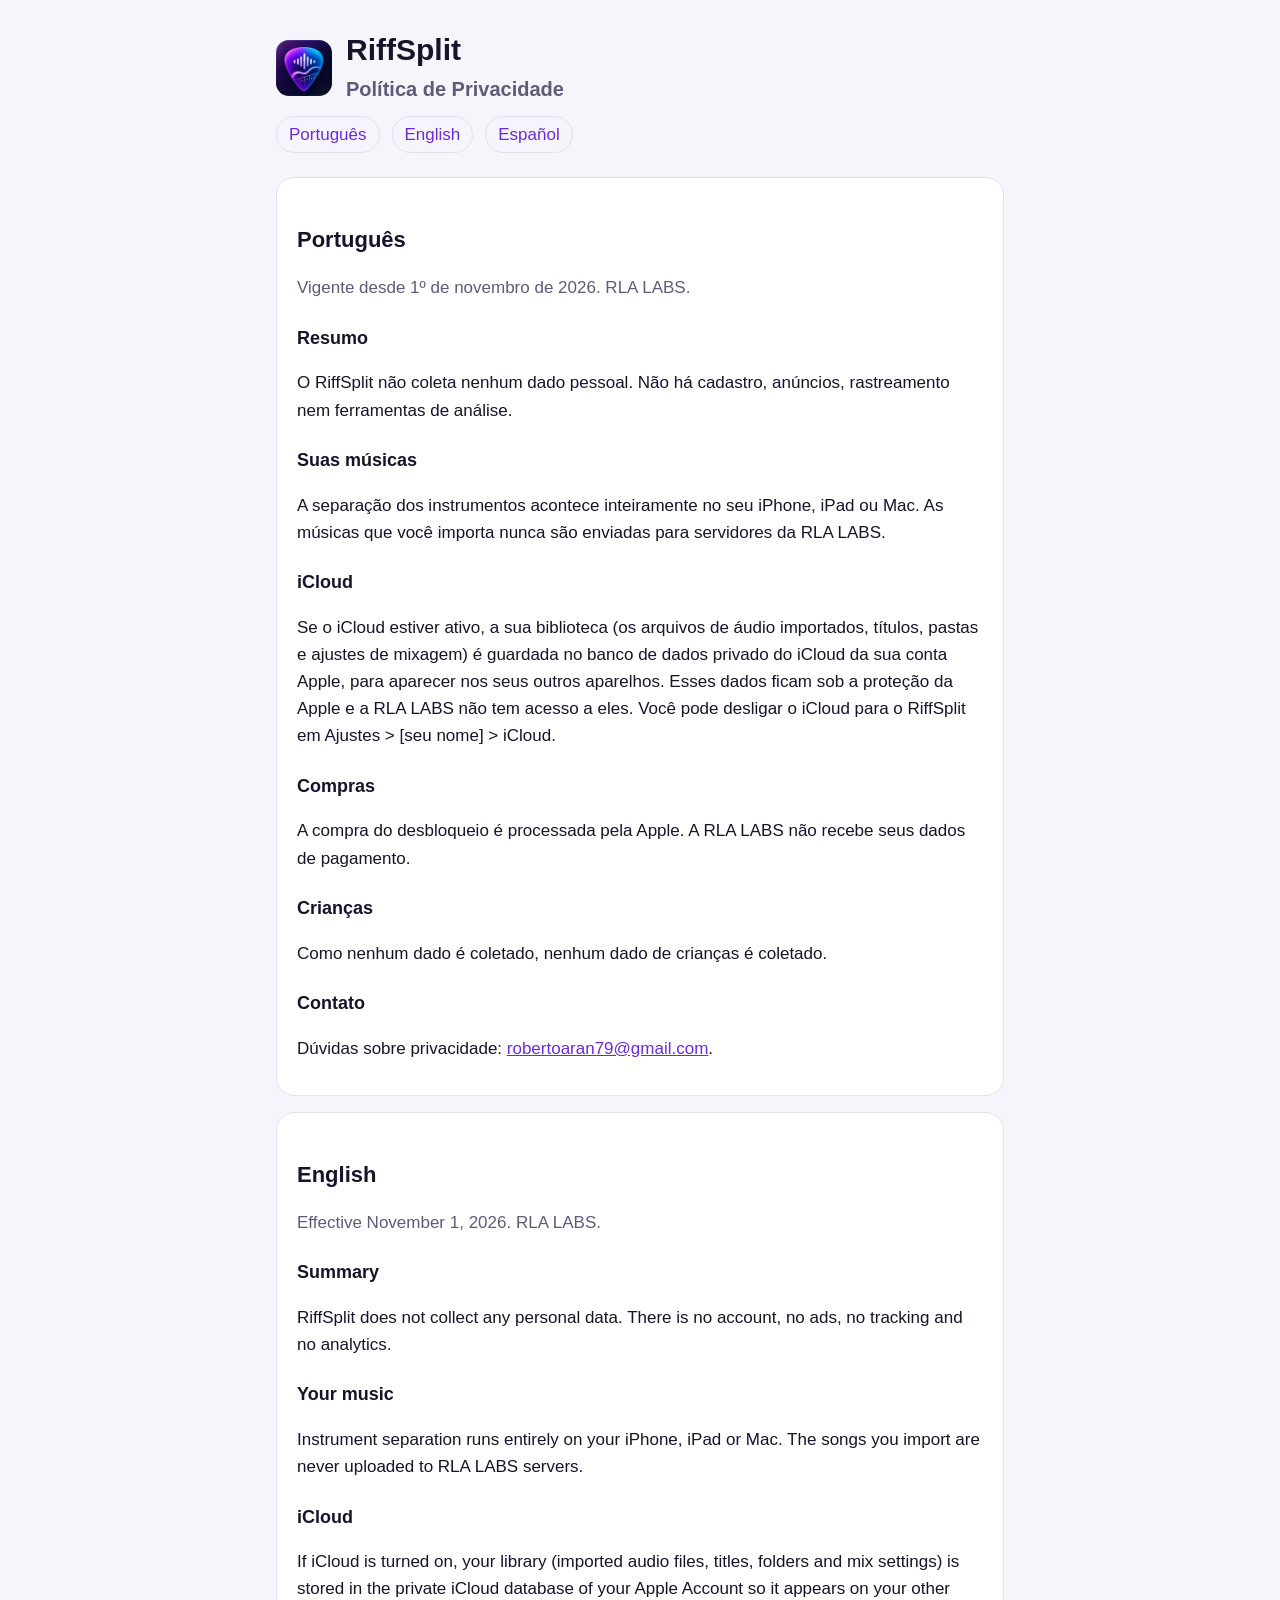
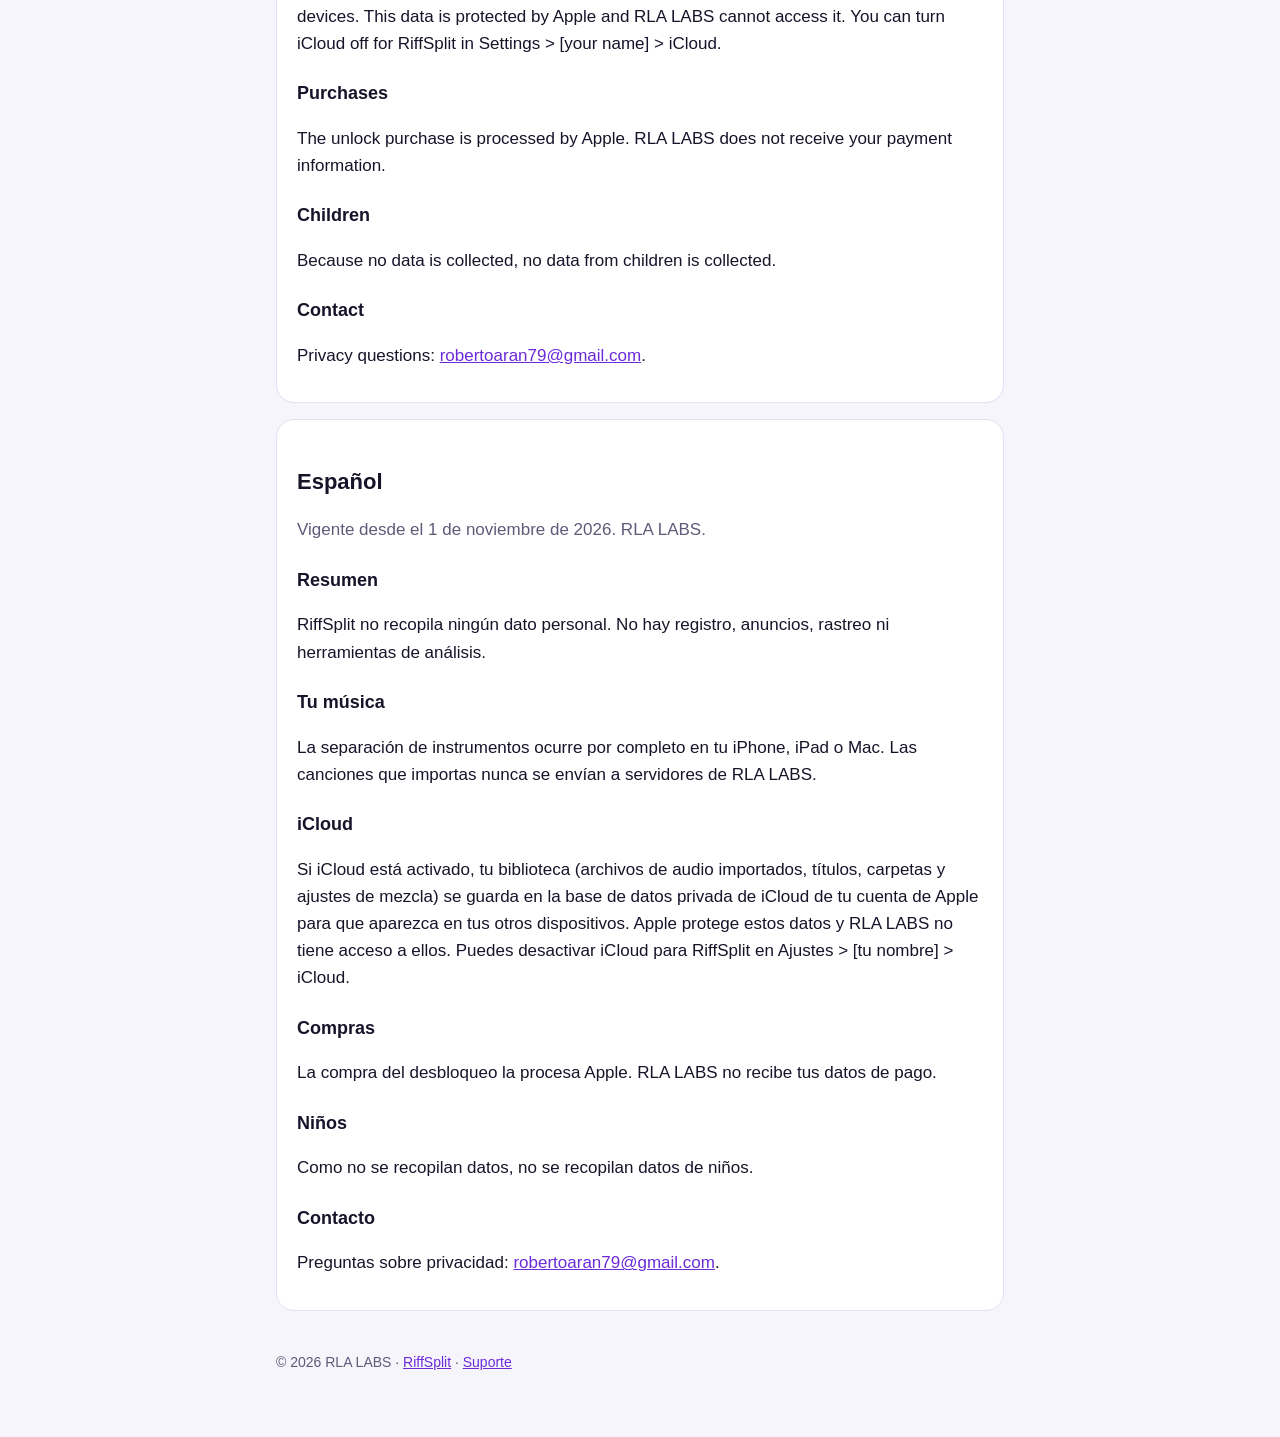
==== privacidade.html @ 747de8c9 "Site do RiffSplit: início, suporte e política de privacidade (pt-BR, en, es) Co-Authored-By: Claude " ====
<!doctype html>
<html lang="pt-BR">
<head>
<meta charset="utf-8">
<meta name="viewport" content="width=device-width, initial-scale=1">
<title>RiffSplit · Política de Privacidade</title>
<link rel="stylesheet" href="style.css">
</head>
<body>
<main>
<header><img src="icon.png" alt=""><h1>RiffSplit<br><span class="muted" style="font-size:20px">Política de Privacidade</span></h1></header>
<nav class="lang"><a href="#pt">Português</a><a href="#en">English</a><a href="#es">Español</a></nav>

<section class="card" id="pt">
<h2>Português</h2>
<p class="muted">Vigente desde 1º de novembro de 2026. RLA LABS.</p>
<h3>Resumo</h3>
<p>O RiffSplit não coleta nenhum dado pessoal. Não há cadastro, anúncios, rastreamento nem ferramentas de análise.</p>
<h3>Suas músicas</h3>
<p>A separação dos instrumentos acontece inteiramente no seu iPhone, iPad ou Mac. As músicas que você importa nunca são enviadas para servidores da RLA LABS.</p>
<h3>iCloud</h3>
<p>Se o iCloud estiver ativo, a sua biblioteca (os arquivos de áudio importados, títulos, pastas e ajustes de mixagem) é guardada no banco de dados privado do iCloud da sua conta Apple, para aparecer nos seus outros aparelhos. Esses dados ficam sob a proteção da Apple e a RLA LABS não tem acesso a eles. Você pode desligar o iCloud para o RiffSplit em Ajustes &gt; [seu nome] &gt; iCloud.</p>
<h3>Compras</h3>
<p>A compra do desbloqueio é processada pela Apple. A RLA LABS não recebe seus dados de pagamento.</p>
<h3>Crianças</h3>
<p>Como nenhum dado é coletado, nenhum dado de crianças é coletado.</p>
<h3>Contato</h3>
<p>Dúvidas sobre privacidade: <a href="mailto:robertoaran79@gmail.com">robertoaran79@gmail.com</a>.</p>
</section>

<section class="card" id="en">
<h2>English</h2>
<p class="muted">Effective November 1, 2026. RLA LABS.</p>
<h3>Summary</h3>
<p>RiffSplit does not collect any personal data. There is no account, no ads, no tracking and no analytics.</p>
<h3>Your music</h3>
<p>Instrument separation runs entirely on your iPhone, iPad or Mac. The songs you import are never uploaded to RLA LABS servers.</p>
<h3>iCloud</h3>
<p>If iCloud is turned on, your library (imported audio files, titles, folders and mix settings) is stored in the private iCloud database of your Apple Account so it appears on your other devices. This data is protected by Apple and RLA LABS cannot access it. You can turn iCloud off for RiffSplit in Settings &gt; [your name] &gt; iCloud.</p>
<h3>Purchases</h3>
<p>The unlock purchase is processed by Apple. RLA LABS does not receive your payment information.</p>
<h3>Children</h3>
<p>Because no data is collected, no data from children is collected.</p>
<h3>Contact</h3>
<p>Privacy questions: <a href="mailto:robertoaran79@gmail.com">robertoaran79@gmail.com</a>.</p>
</section>

<section class="card" id="es">
<h2>Español</h2>
<p class="muted">Vigente desde el 1 de noviembre de 2026. RLA LABS.</p>
<h3>Resumen</h3>
<p>RiffSplit no recopila ningún dato personal. No hay registro, anuncios, rastreo ni herramientas de análisis.</p>
<h3>Tu música</h3>
<p>La separación de instrumentos ocurre por completo en tu iPhone, iPad o Mac. Las canciones que importas nunca se envían a servidores de RLA LABS.</p>
<h3>iCloud</h3>
<p>Si iCloud está activado, tu biblioteca (archivos de audio importados, títulos, carpetas y ajustes de mezcla) se guarda en la base de datos privada de iCloud de tu cuenta de Apple para que aparezca en tus otros dispositivos. Apple protege estos datos y RLA LABS no tiene acceso a ellos. Puedes desactivar iCloud para RiffSplit en Ajustes &gt; [tu nombre] &gt; iCloud.</p>
<h3>Compras</h3>
<p>La compra del desbloqueo la procesa Apple. RLA LABS no recibe tus datos de pago.</p>
<h3>Niños</h3>
<p>Como no se recopilan datos, no se recopilan datos de niños.</p>
<h3>Contacto</h3>
<p>Preguntas sobre privacidad: <a href="mailto:robertoaran79@gmail.com">robertoaran79@gmail.com</a>.</p>
</section>
<footer>© 2026 RLA LABS · <a href="index.html">RiffSplit</a> · <a href="suporte.html">Suporte</a></footer>
</main>
</body>
</html>
---- style.css ----
:root{--bg:#F7F5FC;--surface:#FFFFFF;--text:#17142A;--muted:#5F5A78;--accent:#6B2BD9;--border:#E4DFF2}
@media (prefers-color-scheme:dark){:root{--bg:#0F0D1A;--surface:#1A1729;--text:#F2EFFA;--muted:#A9A3C2;--accent:#B18CFF;--border:#2C2742}}
*{box-sizing:border-box}
body{margin:0;background:var(--bg);color:var(--text);font:17px/1.6 -apple-system,BlinkMacSystemFont,"SF Pro Text","Helvetica Neue",Arial,sans-serif}
main{max-width:760px;margin:0 auto;padding:32px 16px 64px}
header{display:flex;align-items:center;gap:14px;margin-bottom:8px}
header img{width:56px;height:56px;border-radius:13px}
h1{font-size:30px;line-height:1.2;margin:0}
h2{font-size:22px;margin:36px 0 8px}
h3{font-size:18px;margin:22px 0 4px}
p,li{color:var(--text)}
.muted{color:var(--muted)}
a{color:var(--accent)}
nav.lang{margin:12px 0 24px;display:flex;gap:12px;flex-wrap:wrap}
nav.lang a{padding:4px 12px;border:1px solid var(--border);border-radius:999px;text-decoration:none}
section.card{background:var(--surface);border:1px solid var(--border);border-radius:18px;padding:8px 20px 16px;margin:16px 0}
footer{margin-top:40px;font-size:14px;color:var(--muted)}
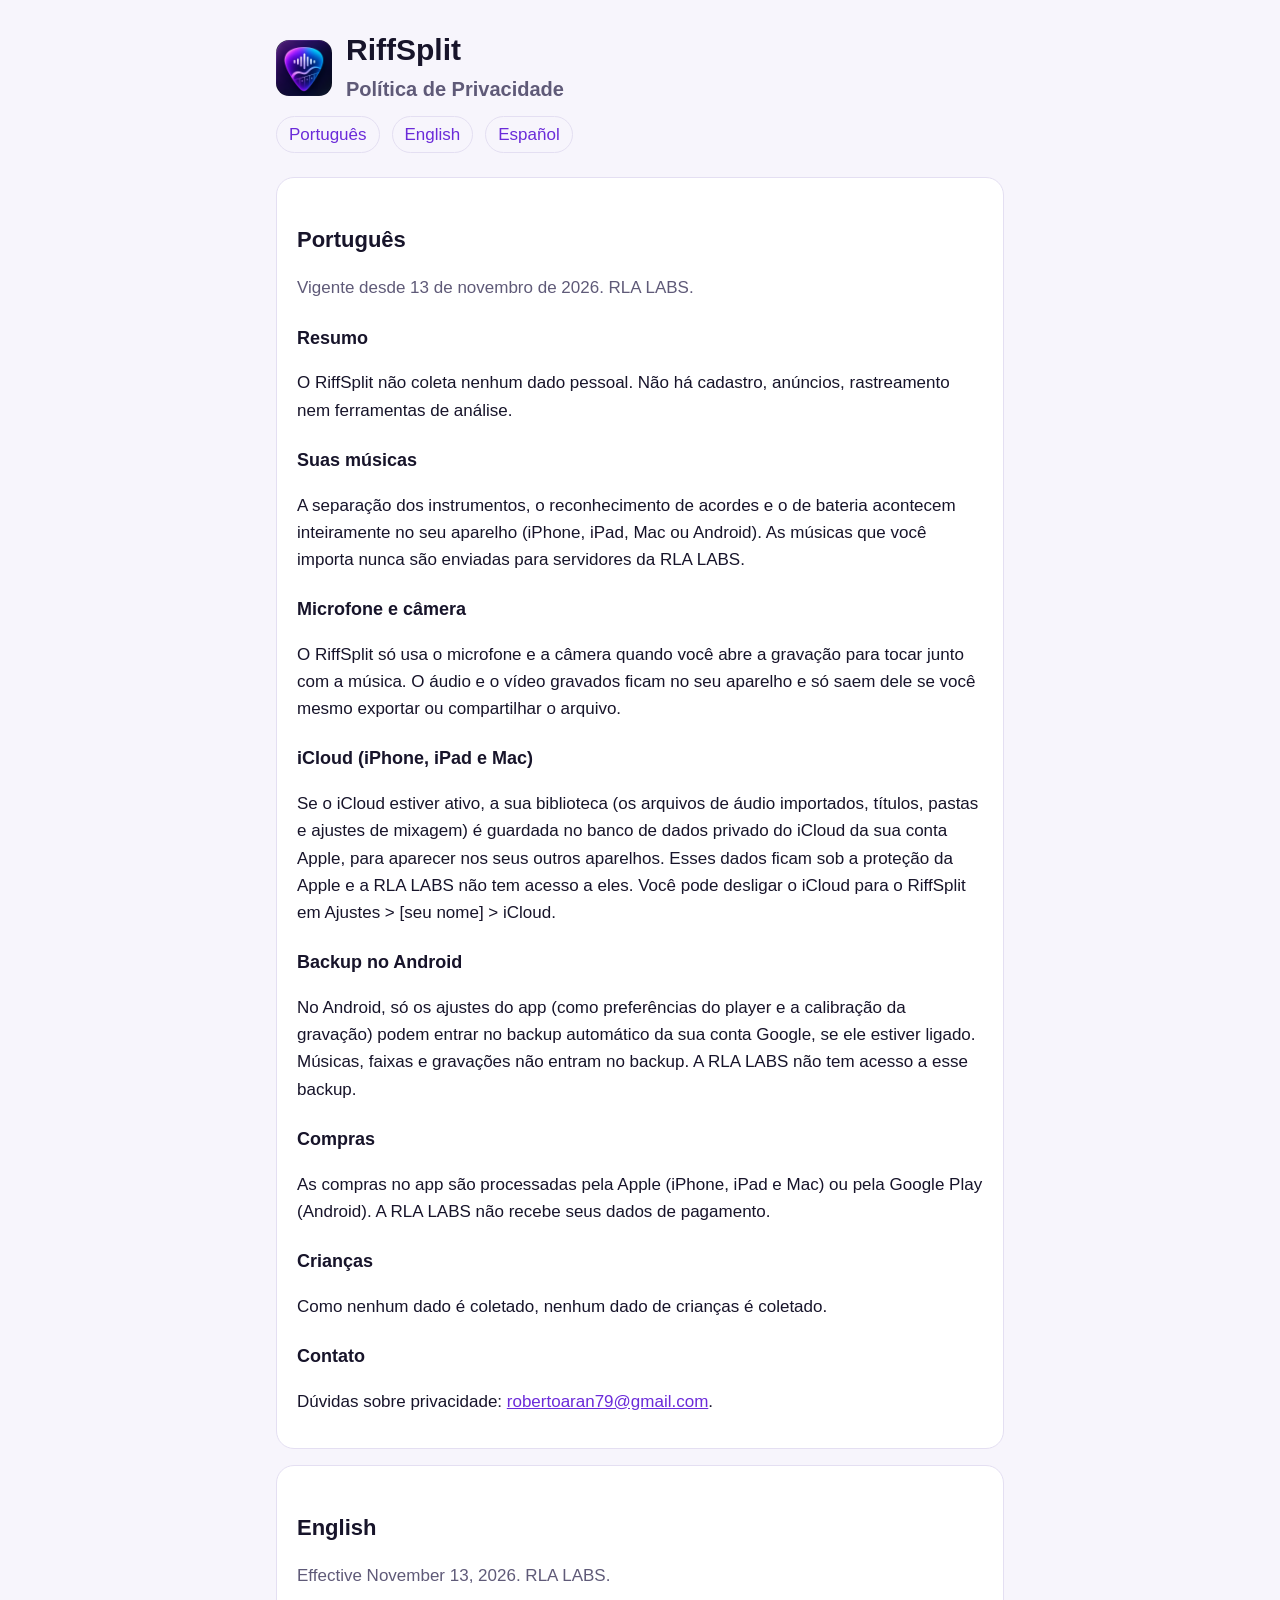
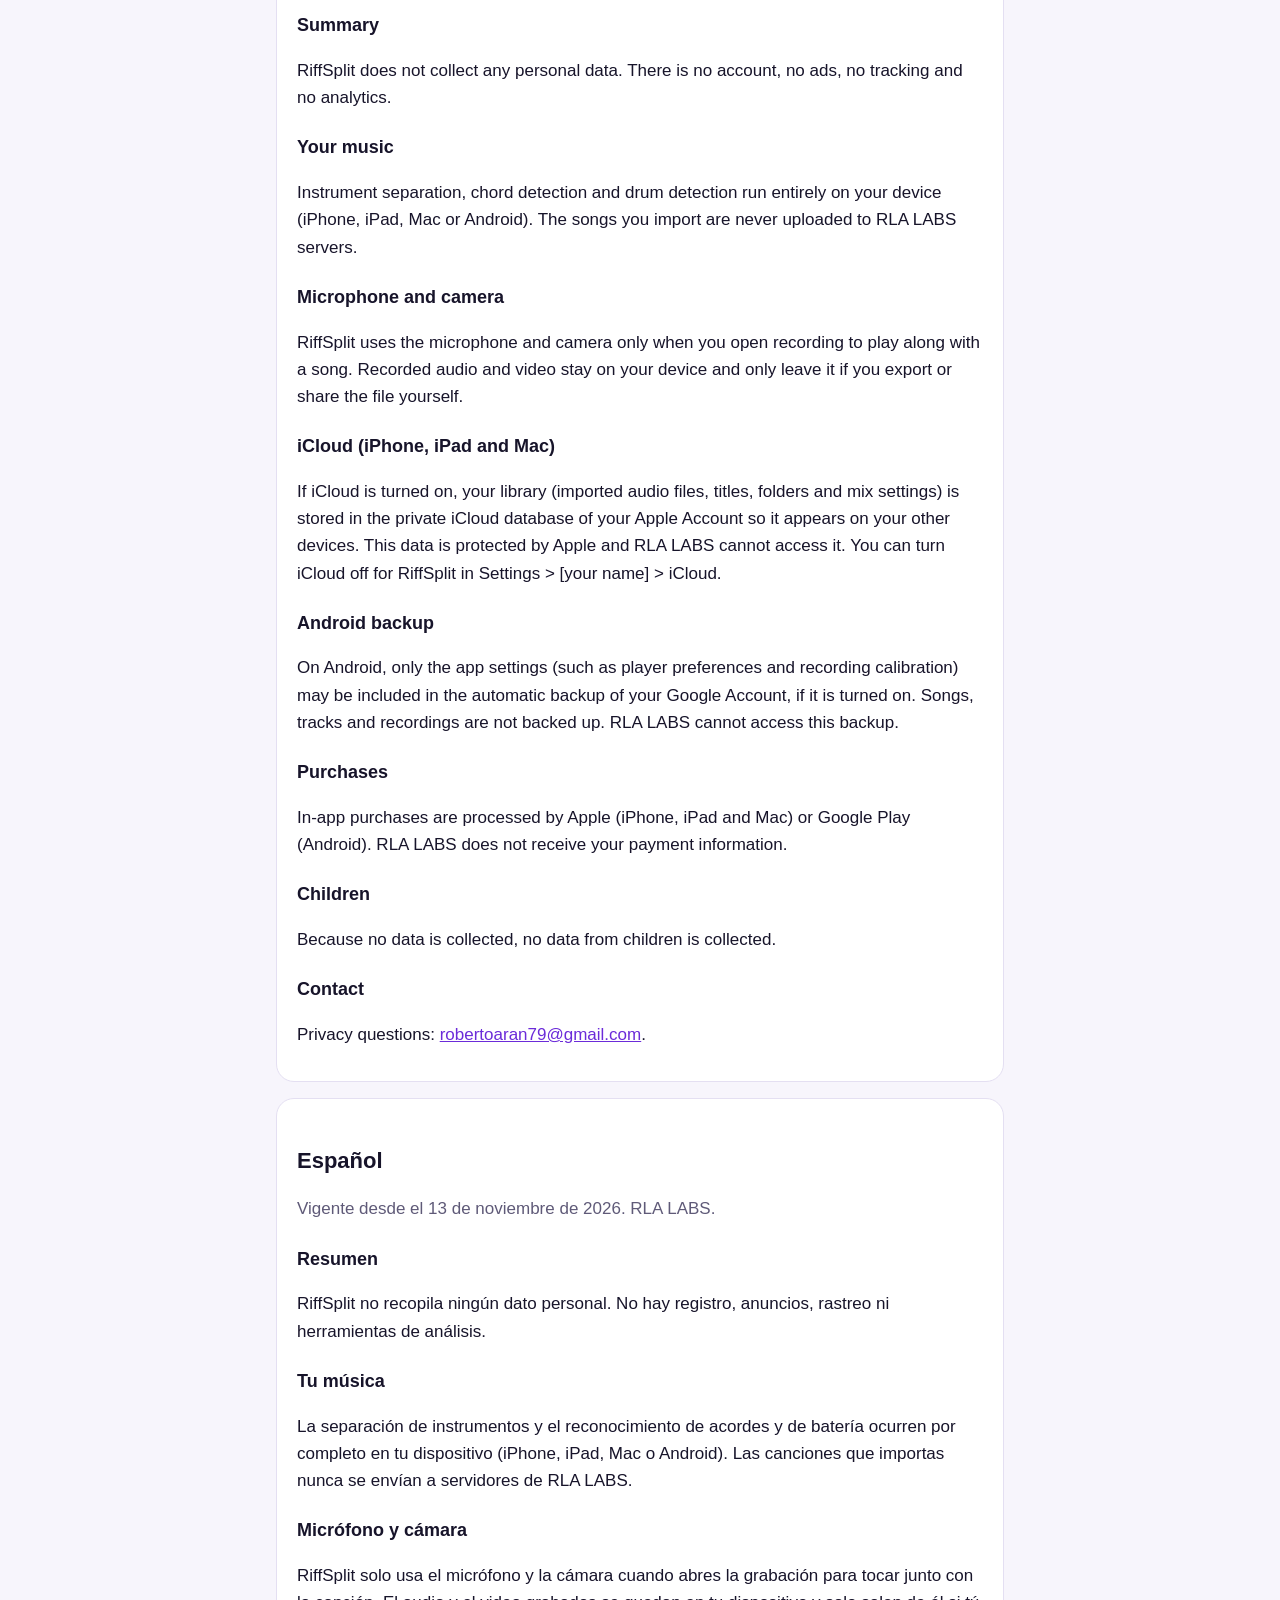
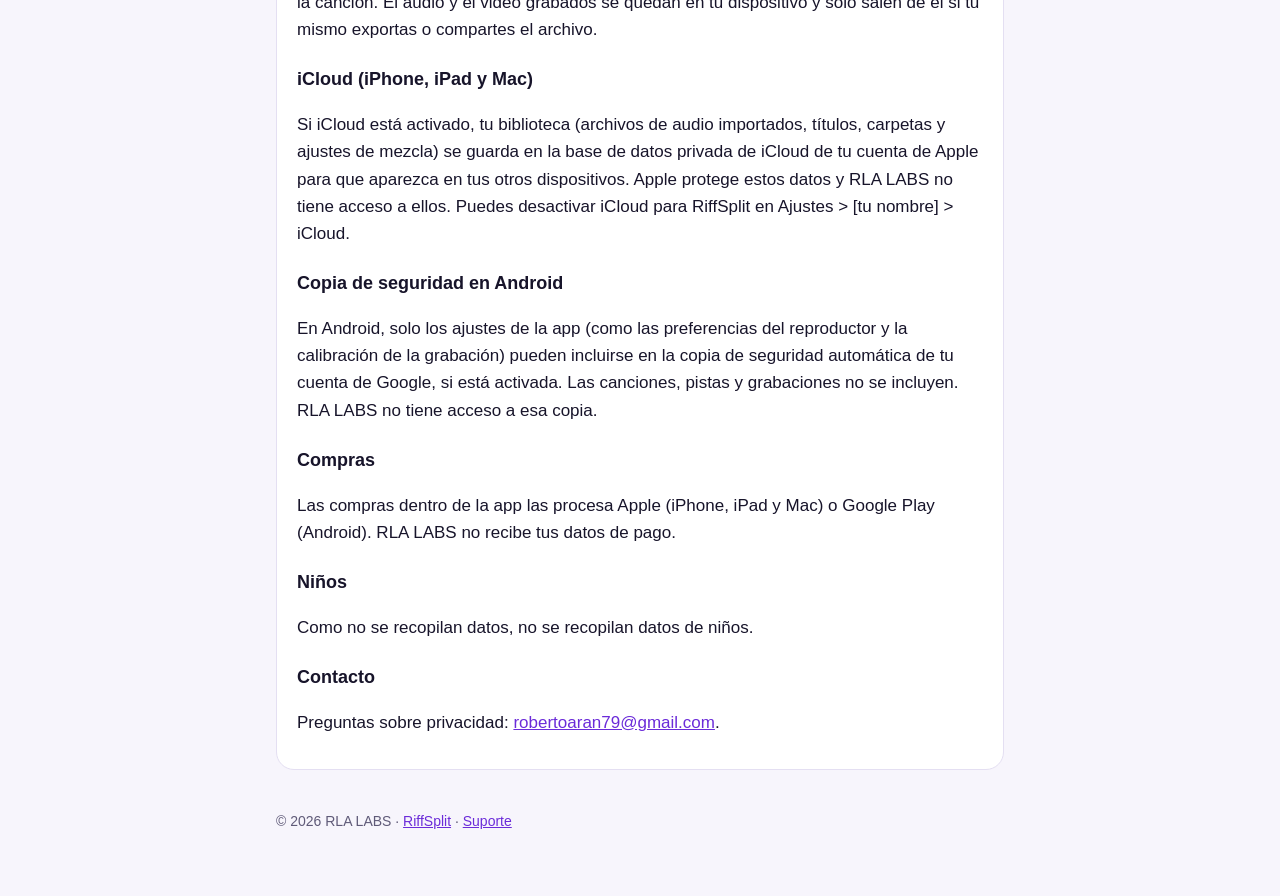
==== commit 3a32b4a8: "Privacidade: Android, microfone e câmera, Google Play e backup do Android Co-Authored-By: Claude Opu" ====
--- a/privacidade.html
+++ b/privacidade.html
@@ -13,15 +13,19 @@
 
 <section class="card" id="pt">
 <h2>Português</h2>
-<p class="muted">Vigente desde 1º de novembro de 2026. RLA LABS.</p>
+<p class="muted">Vigente desde 13 de novembro de 2026. RLA LABS.</p>
 <h3>Resumo</h3>
 <p>O RiffSplit não coleta nenhum dado pessoal. Não há cadastro, anúncios, rastreamento nem ferramentas de análise.</p>
 <h3>Suas músicas</h3>
-<p>A separação dos instrumentos acontece inteiramente no seu iPhone, iPad ou Mac. As músicas que você importa nunca são enviadas para servidores da RLA LABS.</p>
-<h3>iCloud</h3>
+<p>A separação dos instrumentos, o reconhecimento de acordes e o de bateria acontecem inteiramente no seu aparelho (iPhone, iPad, Mac ou Android). As músicas que você importa nunca são enviadas para servidores da RLA LABS.</p>
+<h3>Microfone e câmera</h3>
+<p>O RiffSplit só usa o microfone e a câmera quando você abre a gravação para tocar junto com a música. O áudio e o vídeo gravados ficam no seu aparelho e só saem dele se você mesmo exportar ou compartilhar o arquivo.</p>
+<h3>iCloud (iPhone, iPad e Mac)</h3>
 <p>Se o iCloud estiver ativo, a sua biblioteca (os arquivos de áudio importados, títulos, pastas e ajustes de mixagem) é guardada no banco de dados privado do iCloud da sua conta Apple, para aparecer nos seus outros aparelhos. Esses dados ficam sob a proteção da Apple e a RLA LABS não tem acesso a eles. Você pode desligar o iCloud para o RiffSplit em Ajustes &gt; [seu nome] &gt; iCloud.</p>
+<h3>Backup no Android</h3>
+<p>No Android, só os ajustes do app (como preferências do player e a calibração da gravação) podem entrar no backup automático da sua conta Google, se ele estiver ligado. Músicas, faixas e gravações não entram no backup. A RLA LABS não tem acesso a esse backup.</p>
 <h3>Compras</h3>
-<p>A compra do desbloqueio é processada pela Apple. A RLA LABS não recebe seus dados de pagamento.</p>
+<p>As compras no app são processadas pela Apple (iPhone, iPad e Mac) ou pela Google Play (Android). A RLA LABS não recebe seus dados de pagamento.</p>
 <h3>Crianças</h3>
 <p>Como nenhum dado é coletado, nenhum dado de crianças é coletado.</p>
 <h3>Contato</h3>
@@ -30,15 +34,19 @@
 
 <section class="card" id="en">
 <h2>English</h2>
-<p class="muted">Effective November 1, 2026. RLA LABS.</p>
+<p class="muted">Effective November 13, 2026. RLA LABS.</p>
 <h3>Summary</h3>
 <p>RiffSplit does not collect any personal data. There is no account, no ads, no tracking and no analytics.</p>
 <h3>Your music</h3>
-<p>Instrument separation runs entirely on your iPhone, iPad or Mac. The songs you import are never uploaded to RLA LABS servers.</p>
-<h3>iCloud</h3>
+<p>Instrument separation, chord detection and drum detection run entirely on your device (iPhone, iPad, Mac or Android). The songs you import are never uploaded to RLA LABS servers.</p>
+<h3>Microphone and camera</h3>
+<p>RiffSplit uses the microphone and camera only when you open recording to play along with a song. Recorded audio and video stay on your device and only leave it if you export or share the file yourself.</p>
+<h3>iCloud (iPhone, iPad and Mac)</h3>
 <p>If iCloud is turned on, your library (imported audio files, titles, folders and mix settings) is stored in the private iCloud database of your Apple Account so it appears on your other devices. This data is protected by Apple and RLA LABS cannot access it. You can turn iCloud off for RiffSplit in Settings &gt; [your name] &gt; iCloud.</p>
+<h3>Android backup</h3>
+<p>On Android, only the app settings (such as player preferences and recording calibration) may be included in the automatic backup of your Google Account, if it is turned on. Songs, tracks and recordings are not backed up. RLA LABS cannot access this backup.</p>
 <h3>Purchases</h3>
-<p>The unlock purchase is processed by Apple. RLA LABS does not receive your payment information.</p>
+<p>In-app purchases are processed by Apple (iPhone, iPad and Mac) or Google Play (Android). RLA LABS does not receive your payment information.</p>
 <h3>Children</h3>
 <p>Because no data is collected, no data from children is collected.</p>
 <h3>Contact</h3>
@@ -47,15 +55,19 @@
 
 <section class="card" id="es">
 <h2>Español</h2>
-<p class="muted">Vigente desde el 1 de noviembre de 2026. RLA LABS.</p>
+<p class="muted">Vigente desde el 13 de noviembre de 2026. RLA LABS.</p>
 <h3>Resumen</h3>
 <p>RiffSplit no recopila ningún dato personal. No hay registro, anuncios, rastreo ni herramientas de análisis.</p>
 <h3>Tu música</h3>
-<p>La separación de instrumentos ocurre por completo en tu iPhone, iPad o Mac. Las canciones que importas nunca se envían a servidores de RLA LABS.</p>
-<h3>iCloud</h3>
+<p>La separación de instrumentos y el reconocimiento de acordes y de batería ocurren por completo en tu dispositivo (iPhone, iPad, Mac o Android). Las canciones que importas nunca se envían a servidores de RLA LABS.</p>
+<h3>Micrófono y cámara</h3>
+<p>RiffSplit solo usa el micrófono y la cámara cuando abres la grabación para tocar junto con la canción. El audio y el video grabados se quedan en tu dispositivo y solo salen de él si tú mismo exportas o compartes el archivo.</p>
+<h3>iCloud (iPhone, iPad y Mac)</h3>
 <p>Si iCloud está activado, tu biblioteca (archivos de audio importados, títulos, carpetas y ajustes de mezcla) se guarda en la base de datos privada de iCloud de tu cuenta de Apple para que aparezca en tus otros dispositivos. Apple protege estos datos y RLA LABS no tiene acceso a ellos. Puedes desactivar iCloud para RiffSplit en Ajustes &gt; [tu nombre] &gt; iCloud.</p>
+<h3>Copia de seguridad en Android</h3>
+<p>En Android, solo los ajustes de la app (como las preferencias del reproductor y la calibración de la grabación) pueden incluirse en la copia de seguridad automática de tu cuenta de Google, si está activada. Las canciones, pistas y grabaciones no se incluyen. RLA LABS no tiene acceso a esa copia.</p>
 <h3>Compras</h3>
-<p>La compra del desbloqueo la procesa Apple. RLA LABS no recibe tus datos de pago.</p>
+<p>Las compras dentro de la app las procesa Apple (iPhone, iPad y Mac) o Google Play (Android). RLA LABS no recibe tus datos de pago.</p>
 <h3>Niños</h3>
 <p>Como no se recopilan datos, no se recopilan datos de niños.</p>
 <h3>Contacto</h3>
--- a/style.css
+++ b/style.css
@@ -15,3 +15,26 @@
 nav.lang a{padding:4px 12px;border:1px solid var(--border);border-radius:999px;text-decoration:none}
 section.card{background:var(--surface);border:1px solid var(--border);border-radius:18px;padding:8px 20px 16px;margin:16px 0}
 footer{margin-top:40px;font-size:14px;color:var(--muted)}
+nav.top{display:flex;justify-content:space-between;align-items:center;gap:12px;flex-wrap:wrap;margin-bottom:20px}
+nav.top a{text-decoration:none}
+nav.top .marca{display:flex;align-items:center;gap:8px;font-weight:700;color:var(--text)}
+nav.top .marca img{border-radius:8px}
+nav.top .links{display:flex;gap:16px}
+.hero h1{font-size:30px;margin:18px 0 8px}
+.banner{width:100%;height:auto;border-radius:18px;display:block}
+.lead{font-size:19px;color:var(--muted)}
+.cta{margin:20px 0}
+.cta img{height:53px;width:auto}
+.lista-icones{list-style:none;padding-left:0}
+.lista-icones li{margin:8px 0}
+.faq details{border-top:1px solid var(--border);padding:10px 0}
+.faq details:first-of-type{border-top:0}
+.faq summary{cursor:pointer;font-weight:600}
+.faq details p{margin:8px 0 0}
+.arte{margin:16px 0;text-align:center}
+.arte img{max-width:360px;width:100%;height:auto;border-radius:16px}
+.trilha{font-size:14px;color:var(--muted)}
+ul.guias li{margin:12px 0}
+footer .legal{font-size:12px}
+footer p{margin:6px 0}
+header.hero,article>header,header.texto{display:block}
